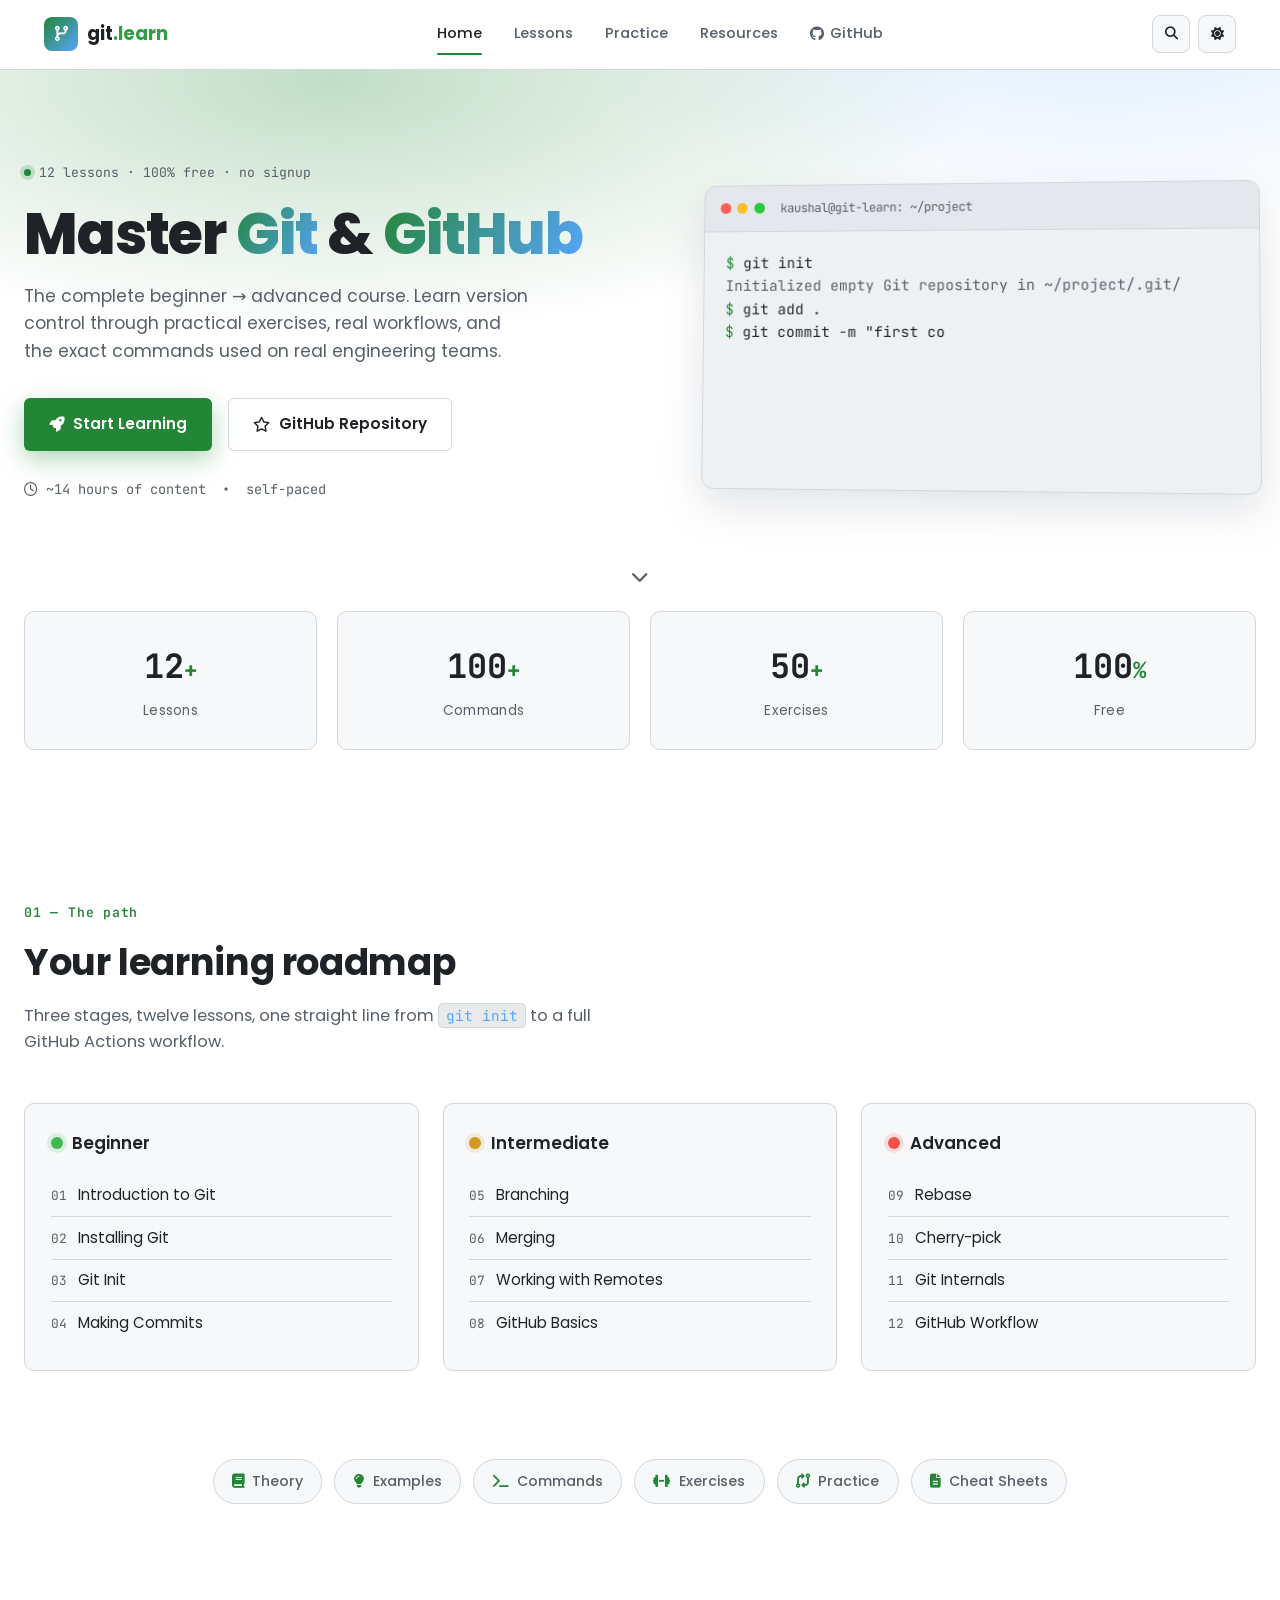
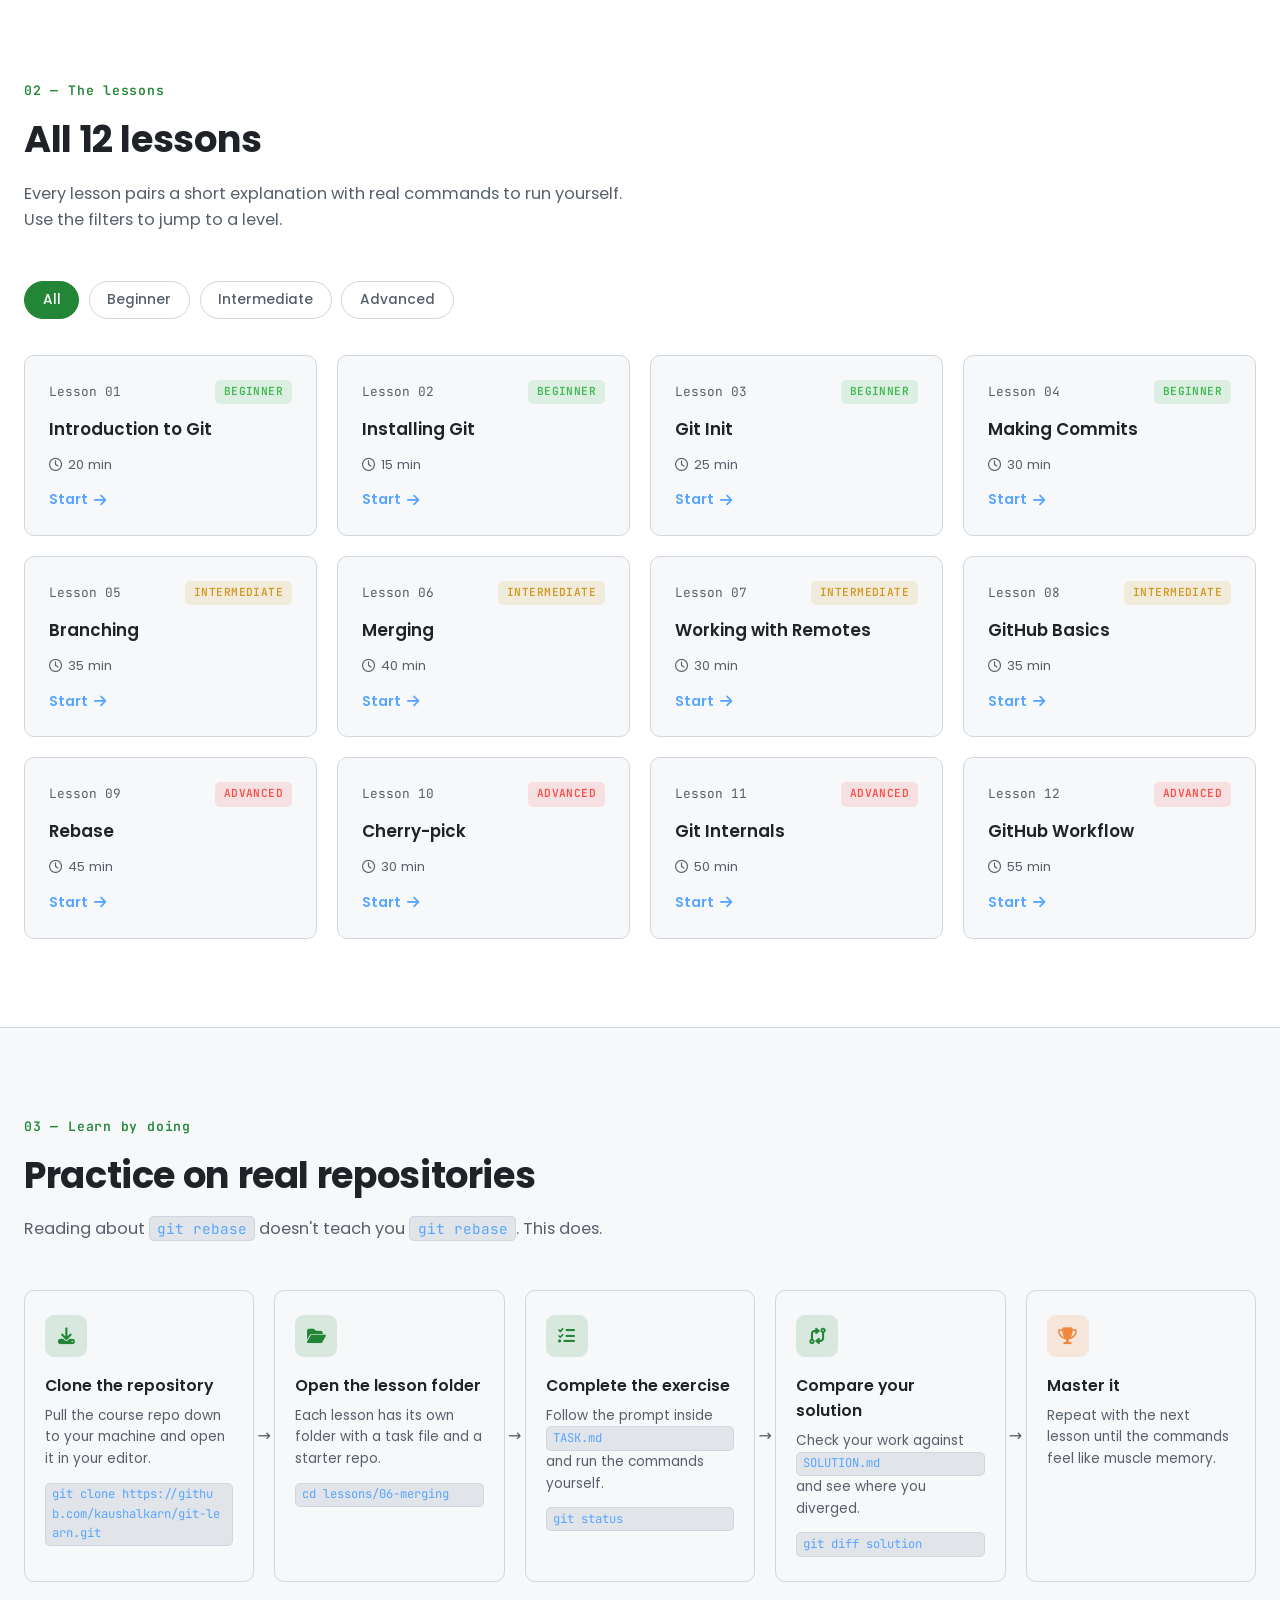
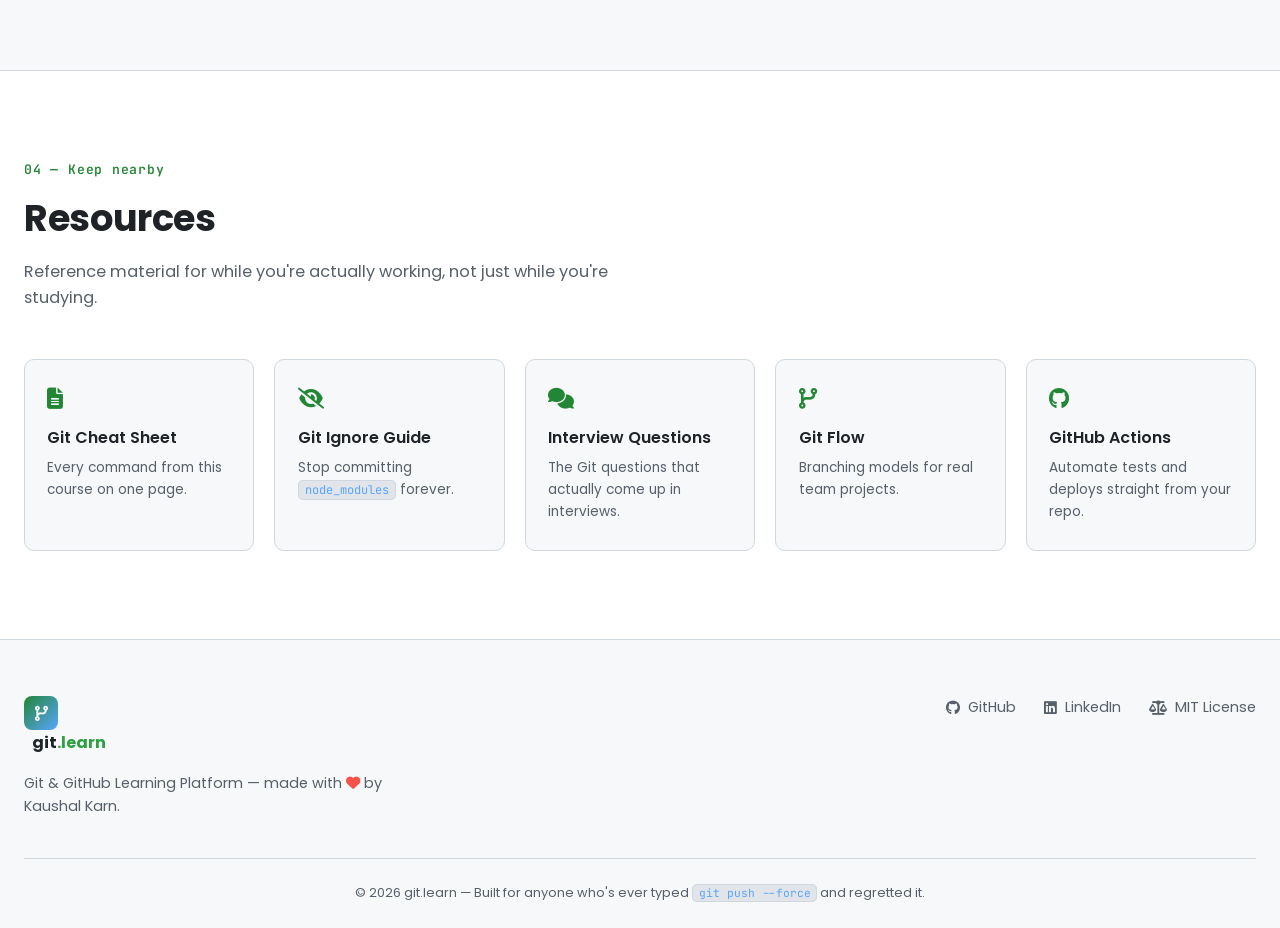
==== index.html @ 1415c94b "Complete Git learning platform homepage" ====
<!DOCTYPE html>
<html lang="en">
<head>
<meta charset="UTF-8">
<meta name="viewport" content="width=device-width, initial-scale=1.0">
<title>Git & GitHub — The Complete Beginner to Advanced Course</title>
<meta name="description" content="Learn Git and GitHub with 12 hands-on lessons, real workflows, cheat sheets and interview prep. 100% free.">

<link rel="preconnect" href="https://fonts.googleapis.com">
<link rel="preconnect" href="https://fonts.gstatic.com" crossorigin>
<link href="https://fonts.googleapis.com/css2?family=Poppins:wght@400;500;600;700;800&family=JetBrains+Mono:wght@400;500;600;700&display=swap" rel="stylesheet">
<link rel="stylesheet" href="https://cdnjs.cloudflare.com/ajax/libs/font-awesome/6.5.1/css/all.min.css">

<link rel="stylesheet" href="assets/css/style.css">
</head>
<body>

<!-- ============ NAVBAR ============ -->
<header class="navbar" id="navbar">
  <div class="nav-inner">
    <a href="#top" class="nav-logo">
      <span class="logo-mark"><i class="fa-solid fa-code-branch"></i></span>
      <span class="logo-text">git<span class="logo-accent">.learn</span></span>
    </a>

    <nav class="nav-links" id="navLinks">
      <a href="#top" class="nav-link active" data-nav>Home</a>
      <a href="lessons/lesson.html" class="nav-link" data-nav>Lessons</a>
      <a href="#practice" class="nav-link" data-nav>Practice</a>
      <a href="comming-soon.html" class="nav-link" data-nav>Resources</a>
      <a href="https://github.com/kaushal-karna" target="_blank" rel="noopener" class="nav-link nav-github">
        <i class="fa-brands fa-github"></i> GitHub
      </a>
    </nav>

    <div class="nav-actions">
      <button class="search-toggle" id="searchToggle" aria-label="Search lessons">
        <i class="fa-solid fa-magnifying-glass"></i>
      </button>
      <button class="theme-toggle" id="themeToggle" aria-label="Toggle dark and light mode">
        <i class="fa-solid fa-moon" id="themeIcon"></i>
      </button>
      <button class="nav-burger" id="navBurger" aria-label="Open menu">
        <span></span><span></span><span></span>
      </button>
    </div>
  </div>

  <!-- Search panel -->
  <div class="search-panel" id="searchPanel">
    <div class="search-panel-inner">
      <i class="fa-solid fa-magnifying-glass search-icon"></i>
      <input type="text" id="searchInput" placeholder="Search lessons — try &quot;rebase&quot; or &quot;commit&quot;" autocomplete="off">
      <span class="search-hint" id="searchHint"></span>
    </div>
  </div>
</header>

<!-- ============ HERO ============ -->
<section class="hero" id="top">
  <div class="hero-glow"></div>
  <div class="hero-inner">
    <div class="hero-copy">
      <p class="eyebrow"><span class="dot"></span> 12 lessons · 100% free · no signup</p>
      <h1 class="hero-title">
        Master <span class="grad">Git</span> &amp;
        <span class="grad">GitHub</span>
      </h1>
      <p class="hero-sub">The complete beginner → advanced course. Learn version
        control through practical exercises, real workflows, and the exact
        commands used on real engineering teams.</p>

      <div class="hero-ctas">
        <a href="lessons/lesson.html" class="btn btn-primary">
          <i class="fa-solid fa-rocket"></i> Start Learning
        </a>
        <a href="https://github.com/" target="_blank" rel="noopener" class="btn btn-ghost">
          <i class="fa-regular fa-star"></i> GitHub Repository
        </a>
      </div>

      <p class="hero-meta"><i class="fa-regular fa-clock"></i> ~14 hours of content &nbsp;•&nbsp; self-paced</p>
    </div>

    <div class="hero-terminal" aria-hidden="true">
      <div class="terminal-window">
        <div class="terminal-bar">
          <span class="tdot r"></span><span class="tdot y"></span><span class="tdot g"></span>
          <span class="terminal-title">kaushal@git-learn: ~/project</span>
        </div>
        <div class="terminal-body" id="terminalBody"></div>
      </div>
    </div>
  </div>

  <a href="#stats" class="scroll-cue" aria-label="Scroll down">
    <i class="fa-solid fa-chevron-down"></i>
  </a>
</section>

<!-- ============ STATS ============ -->
<section class="stats" id="stats">
  <div class="stats-inner">
    <div class="stat-card reveal">
      <span class="stat-num" data-count="12">0</span><span class="stat-plus">+</span>
      <span class="stat-label">Lessons</span>
    </div>
    <div class="stat-card reveal">
      <span class="stat-num" data-count="100">0</span><span class="stat-plus">+</span>
      <span class="stat-label">Commands</span>
    </div>
    <div class="stat-card reveal">
      <span class="stat-num" data-count="50">0</span><span class="stat-plus">+</span>
      <span class="stat-label">Exercises</span>
    </div>
    <div class="stat-card reveal">
      <span class="stat-num" data-count="100">0</span><span class="stat-plus">%</span>
      <span class="stat-label">Free</span>
    </div>
  </div>
</section>

<!-- ============ ROADMAP ============ -->
<section class="section" id="roadmap">
  <div class="section-inner">
    <p class="section-eyebrow">01 — The path</p>
    <h2 class="section-title">Your learning roadmap</h2>
    <p class="section-sub">Three stages, twelve lessons, one straight line from
      <code>git init</code> to a full GitHub Actions workflow.</p>

    <div class="roadmap-track">
      <div class="roadmap-line"></div>

      <div class="roadmap-stage reveal">
        <div class="stage-head">
          <span class="stage-dot beginner"></span>
          <h3>Beginner</h3>
        </div>
        <ul class="stage-list">
          <li><span>01</span> Introduction to Git</li>
          <li><span>02</span> Installing Git</li>
          <li><span>03</span> Git Init</li>
          <li><span>04</span> Making Commits</li>
        </ul>
      </div>

      <div class="roadmap-stage reveal">
        <div class="stage-head">
          <span class="stage-dot intermediate"></span>
          <h3>Intermediate</h3>
        </div>
        <ul class="stage-list">
          <li><span>05</span> Branching</li>
          <li><span>06</span> Merging</li>
          <li><span>07</span> Working with Remotes</li>
          <li><span>08</span> GitHub Basics</li>
        </ul>
      </div>

      <div class="roadmap-stage reveal">
        <div class="stage-head">
          <span class="stage-dot advanced"></span>
          <h3>Advanced</h3>
        </div>
        <ul class="stage-list">
          <li><span>09</span> Rebase</li>
          <li><span>10</span> Cherry-pick</li>
          <li><span>11</span> Git Internals</li>
          <li><span>12</span> GitHub Workflow</li>
        </ul>
      </div>
    </div>
  </div>
</section>

<!-- ============ FEATURES ============ -->
<section class="features">
  <div class="features-inner">
    <div class="feature-pill reveal"><i class="fa-solid fa-book"></i> Theory</div>
    <div class="feature-pill reveal"><i class="fa-solid fa-lightbulb"></i> Examples</div>
    <div class="feature-pill reveal"><i class="fa-solid fa-terminal"></i> Commands</div>
    <div class="feature-pill reveal"><i class="fa-solid fa-dumbbell"></i> Exercises</div>
    <div class="feature-pill reveal"><i class="fa-solid fa-code-compare"></i> Practice</div>
    <div class="feature-pill reveal"><i class="fa-solid fa-file-lines"></i> Cheat Sheets</div>
  </div>
</section>

<!-- ============ LESSONS ============ -->
<section class="section" id="lessons">
  <div class="section-inner">
    <p class="section-eyebrow">02 — The lessons</p>
    <h2 class="section-title">All 12 lessons</h2>
    <p class="section-sub">Every lesson pairs a short explanation with real
      commands to run yourself. Use the filters to jump to a level.</p>

    <div class="lesson-filters" id="lessonFilters">
      <button class="filter-chip active" data-filter="all">All</button>
      <button class="filter-chip" data-filter="beginner">Beginner</button>
      <button class="filter-chip" data-filter="intermediate">Intermediate</button>
      <button class="filter-chip" data-filter="advanced">Advanced</button>
    </div>

    <div class="lesson-grid" id="lessonGrid">
      <!-- injected by script.js -->
    </div>

    <p class="no-results" id="noResults" hidden>No lessons match your search. Try a different term.</p>
  </div>
</section>

<!-- ============ PRACTICE ============ -->
<section class="section section-alt" id="practice">
  <div class="section-inner">
    <p class="section-eyebrow">03 — Learn by doing</p>
    <h2 class="section-title">Practice on real repositories</h2>
    <p class="section-sub">Reading about <code>git rebase</code> doesn't teach
      you <code>git rebase</code>. This does.</p>

    <div class="practice-timeline">
      <div class="practice-step reveal">
        <div class="practice-icon"><i class="fa-solid fa-download"></i></div>
        <h3>Clone the repository</h3>
        <p>Pull the course repo down to your machine and open it in your editor.</p>
        <code>git clone https://github.com/kaushalkarn/git-learn.git</code>
      </div>
      <div class="practice-step reveal">
        <div class="practice-icon"><i class="fa-solid fa-folder-open"></i></div>
        <h3>Open the lesson folder</h3>
        <p>Each lesson has its own folder with a task file and a starter repo.</p>
        <code>cd lessons/06-merging</code>
      </div>
      <div class="practice-step reveal">
        <div class="practice-icon"><i class="fa-solid fa-list-check"></i></div>
        <h3>Complete the exercise</h3>
        <p>Follow the prompt inside <code>TASK.md</code> and run the commands yourself.</p>
        <code>git status</code>
      </div>
      <div class="practice-step reveal">
        <div class="practice-icon"><i class="fa-solid fa-code-compare"></i></div>
        <h3>Compare your solution</h3>
        <p>Check your work against <code>SOLUTION.md</code> and see where you diverged.</p>
        <code>git diff solution</code>
      </div>
      <div class="practice-step reveal practice-final">
        <div class="practice-icon"><i class="fa-solid fa-trophy"></i></div>
        <h3>Master it</h3>
        <p>Repeat with the next lesson until the commands feel like muscle memory.</p>
      </div>
    </div>
  </div>
</section>

<!-- ============ RESOURCES ============ -->
<section class="section" id="resources">
  <div class="section-inner">
    <p class="section-eyebrow">04 — Keep nearby</p>
    <h2 class="section-title">Resources</h2>
    <p class="section-sub">Reference material for while you're actually working, not just while you're studying.</p>

    <div class="resource-grid">
      <a href="#" class="resource-card reveal">
        <i class="fa-solid fa-file-lines"></i>
        <h3>Git Cheat Sheet</h3>
        <p>Every command from this course on one page.</p>
      </a>
      <a href="#" class="resource-card reveal">
        <i class="fa-solid fa-eye-slash"></i>
        <h3>Git Ignore Guide</h3>
        <p>Stop committing <code>node_modules</code> forever.</p>
      </a>
      <a href="#" class="resource-card reveal">
        <i class="fa-solid fa-comments"></i>
        <h3>Interview Questions</h3>
        <p>The Git questions that actually come up in interviews.</p>
      </a>
      <a href="#" class="resource-card reveal">
        <i class="fa-solid fa-code-branch"></i>
        <h3>Git Flow</h3>
        <p>Branching models for real team projects.</p>
      </a>
      <a href="#" class="resource-card reveal">
        <i class="fa-brands fa-github"></i>
        <h3>GitHub Actions</h3>
        <p>Automate tests and deploys straight from your repo.</p>
      </a>
    </div>
  </div>
</section>

<!-- ============ FOOTER ============ -->
<footer class="footer">
  <div class="footer-inner">
    <div class="footer-brand">
      <span class="logo-mark"><i class="fa-solid fa-code-branch"></i></span>
      <span class="logo-text">git<span class="logo-accent">.learn</span></span>
      <p>Git &amp; GitHub Learning Platform — made with <i class="fa-solid fa-heart"></i> by Kaushal Karn.</p>
    </div>

    <div class="footer-links">
      <a href="https://github.com/kaushal-karna" target="_blank" rel="noopener"><i class="fa-brands fa-github"></i> GitHub</a>
      <a href="www.linkedin.com/in/kaushal-karn-03694b304" target="_blank" rel="noopener"><i class="fa-brands fa-linkedin"></i> LinkedIn</a>
      <a href="https://opensource.org/license/mit"><i class="fa-solid fa-scale-balanced"></i> MIT License</a>
    </div>
  </div>
  <p class="footer-bottom">© <span id="year"></span> git.learn — Built for anyone who's ever typed <code>git push --force</code> and regretted it.</p>
</footer>

<button class="back-to-top" id="backToTop" aria-label="Back to top">
  <i class="fa-solid fa-arrow-up"></i>
</button>

<script src="assets/js/script.js"></script>
</body>
</html>
---- assets/css/style.css ----
/* ======================================================
   git.learn — stylesheet
   Fonts: Poppins (UI/headings) + JetBrains Mono (code/data)
   ====================================================== */

:root{
  --bg: #0d1117;
  --bg-2: #010409;
  --card: #161b22;
  --card-hover: #1c2129;
  --border: #30363d;
  --primary: #238636;
  --primary-hover: #2ea043;
  --text: #f0f6fc;
  --text-secondary: #8b949e;
  --blue: #58a6ff;
  --orange: #f0883e;

  --font-ui: 'Poppins', system-ui, sans-serif;
  --font-mono: 'JetBrains Mono', 'Courier New', monospace;

  --radius: 10px;
  --radius-sm: 6px;
  --shadow-lg: 0 16px 40px rgba(0,0,0,.45);
  --shadow-sm: 0 4px 12px rgba(0,0,0,.3);
  --nav-h: 68px;
}

[data-theme="light"]{
  --bg: #ffffff;
  --bg-2: #f6f8fa;
  --card: #f6f8fa;
  --card-hover: #eef1f4;
  --border: #d0d7de;
  --text: #1f2328;
  --text-secondary: #57606a;
  --shadow-lg: 0 16px 40px rgba(140,149,159,.25);
  --shadow-sm: 0 4px 12px rgba(140,149,159,.18);
}

*,*::before,*::after{ box-sizing: border-box; }
html{ scroll-behavior: smooth; scroll-padding-top: 90px; }

@media (prefers-reduced-motion: reduce){
  html{ scroll-behavior: auto; }
  *,*::before,*::after{ animation-duration: .001ms !important; animation-iteration-count: 1 !important; transition-duration: .001ms !important; }
}

body{
  margin:0;
  background: var(--bg);
  color: var(--text);
  font-family: var(--font-ui);
  line-height: 1.6;
  -webkit-font-smoothing: antialiased;
  transition: background .25s ease, color .25s ease;
}

img{ max-width:100%; display:block; }
a{ color: inherit; text-decoration: none; }
ul{ list-style:none; margin:0; padding:0; }
code{
  font-family: var(--font-mono);
  background: rgba(110,118,129,.15);
  border: 1px solid var(--border);
  padding: .12em .5em;
  border-radius: 5px;
  font-size: .88em;
  color: var(--blue);
}

::selection{ background: var(--primary); color:#fff; }

/* focus visibility */
a:focus-visible, button:focus-visible, input:focus-visible{
  outline: 2px solid var(--blue);
  outline-offset: 3px;
  border-radius: 4px;
}

.btn{
  display: inline-flex; align-items:center; gap:.55rem;
  padding: .85rem 1.5rem;
  border-radius: var(--radius-sm);
  font-weight: 600;
  font-size: .95rem;
  border: 1px solid transparent;
  cursor: pointer;
  transition: transform .18s ease, box-shadow .18s ease, background .18s ease, border-color .18s ease;
}
.btn:hover{ transform: translateY(-2px); }
.btn-primary{
  background: var(--primary);
  color:#fff;
  box-shadow: 0 8px 24px rgba(35,134,54,.35);
}
.btn-primary:hover{ background: var(--primary-hover); }
.btn-ghost{
  background: transparent;
  color: var(--text);
  border-color: var(--border);
}
.btn-ghost:hover{ border-color: var(--blue); background: rgba(88,166,255,.08); }

/* ================= NAVBAR ================= */
.navbar{
  position: sticky; top:0; z-index: 100;
  backdrop-filter: blur(14px) saturate(140%);
  background: color-mix(in srgb, var(--bg) 78%, transparent);
  border-bottom: 1px solid var(--border);
}
.nav-inner{
  max-width: 1240px; margin:0 auto;
  height: var(--nav-h);
  display:flex; align-items:center; justify-content:space-between;
  padding: 0 1.5rem;
}
.nav-logo{ display:flex; align-items:center; gap:.55rem; font-weight:700; font-size:1.15rem; }
.logo-mark{
  width:34px; height:34px; border-radius:8px;
  display:grid; place-items:center;
  background: linear-gradient(135deg, var(--primary), var(--blue));
  color:#fff; font-size:.95rem;
}
.logo-accent{ color: var(--primary); }
[data-theme="light"] .logo-accent{ color: var(--primary-hover); }

.nav-links{ display:flex; align-items:center; gap:2rem; }
.nav-link{
  font-size:.92rem; color: var(--text-secondary); font-weight:500;
  position:relative; padding: .3rem 0; transition: color .2s ease;
}
.nav-link:hover, .nav-link.active{ color: var(--text); }
.nav-link.active::after{
  content:''; position:absolute; left:0; right:0; bottom:-4px; height:2px;
  background: var(--primary); border-radius:2px;
}
.nav-github{ display:flex; align-items:center; gap:.4rem; }

.nav-actions{ display:flex; align-items:center; gap:.5rem; }
.search-toggle, .theme-toggle{
  width:38px; height:38px; border-radius:8px;
  display:grid; place-items:center;
  background: var(--card); border:1px solid var(--border);
  color: var(--text); cursor:pointer; transition: border-color .2s ease, transform .2s ease;
}
.search-toggle:hover, .theme-toggle:hover{ border-color: var(--blue); transform: translateY(-1px); }

.nav-burger{
  display:none; flex-direction:column; justify-content:center; gap:5px;
  width:38px; height:38px; background:none; border:none; cursor:pointer;
}
.nav-burger span{ width:20px; height:2px; background: var(--text); margin: 0 auto; transition: transform .25s ease, opacity .25s ease; }

/* search panel */
.search-panel{
  max-height:0; overflow:hidden;
  border-bottom: 1px solid transparent;
  transition: max-height .3s ease, border-color .3s ease;
}
.search-panel.open{ max-height:80px; border-color: var(--border); }
.search-panel-inner{
  max-width:1240px; margin:0 auto; padding: 0 1.5rem;
  display:flex; align-items:center; gap:.75rem; height:64px;
}
.search-icon{ color: var(--text-secondary); }
#searchInput{
  flex:1; background:none; border:none; outline:none;
  color: var(--text); font-family: var(--font-ui); font-size:1rem;
}
#searchInput::placeholder{ color: var(--text-secondary); }
.search-hint{ font-size:.8rem; color: var(--text-secondary); white-space:nowrap; }

/* ================= HERO ================= */
.hero{
  position:relative; overflow:hidden;
  padding: 5.5rem 1.5rem 6rem;
}
.hero-glow{
  position:absolute; inset:-20% -10% auto -10%; height:600px;
  background: radial-gradient(60% 60% at 30% 20%, rgba(35,134,54,.28), transparent 70%),
              radial-gradient(50% 50% at 80% 10%, rgba(88,166,255,.18), transparent 70%);
  pointer-events:none; z-index:0;
}
.hero-inner{
  position:relative; z-index:1;
  max-width:1240px; margin:0 auto;
  display:grid; grid-template-columns: 1.05fr .95fr; gap: 3.5rem; align-items:center;
}
.eyebrow{
  display:inline-flex; align-items:center; gap:.5rem;
  font-family: var(--font-mono); font-size:.82rem; color: var(--text-secondary);
  margin:0 0 1.25rem;
}
.eyebrow .dot{ width:7px; height:7px; border-radius:50%; background: var(--primary); box-shadow: 0 0 0 4px rgba(35,134,54,.2); }

.hero-title{
  font-size: clamp(2.4rem, 5vw, 3.6rem);
  font-weight: 800; line-height:1.08; letter-spacing:-.02em;
  margin: 0 0 1.1rem;
}
.grad{
  background: linear-gradient(120deg, var(--primary), var(--blue));
  -webkit-background-clip:text; background-clip:text; color:transparent;
}
.hero-sub{
  color: var(--text-secondary); font-size:1.08rem; max-width:46ch;
  margin: 0 0 2rem;
}
.hero-ctas{ display:flex; gap:1rem; flex-wrap:wrap; }
.hero-meta{
  margin-top:1.75rem; font-size:.85rem; color: var(--text-secondary);
  font-family: var(--font-mono);
  display:flex; align-items:center; gap:.5rem;
}

.hero-terminal{ position:relative; }
.terminal-window{
  background: var(--card-hover); border:1px solid var(--border); border-radius: 12px;
  box-shadow: var(--shadow-lg); overflow:hidden;
  transform: perspective(1000px) rotateY(-4deg) rotateX(2deg);
}
.terminal-bar{
  display:flex; align-items:center; gap:.4rem;
  padding: .8rem 1rem; border-bottom:1px solid var(--border);
  background: rgba(110,118,129,.08);
}
.tdot{ width:11px; height:11px; border-radius:50%; }
.tdot.r{ background:#ff5f56; } .tdot.y{ background:#ffbd2e; } .tdot.g{ background:#27c93f; }
.terminal-title{ margin-left:.6rem; font-family: var(--font-mono); font-size:.78rem; color: var(--text-secondary); }
.terminal-body{
  padding: 1.25rem 1.4rem 1.6rem; font-family: var(--font-mono); font-size:.92rem;
  min-height: 260px; color:#c9d1d9;
}
[data-theme="light"] .terminal-body{ color:#24292f; }
.terminal-body .line{ display:block; white-space:pre-wrap; min-height:1.5em; }
.terminal-body .prompt{ color: var(--primary); }
.terminal-body .out{ color: var(--text-secondary); }
.terminal-body .cursor{
  display:inline-block; width:8px; height:1.05em; background: var(--blue);
  vertical-align: text-bottom; animation: blink 1s step-end infinite;
}
@keyframes blink{ 50%{ opacity:0; } }

.scroll-cue{
  position:absolute; left:50%; bottom:1.2rem; transform:translateX(-50%);
  color: var(--text-secondary); font-size:1.1rem;
  animation: bob 2s ease-in-out infinite;
}
@keyframes bob{ 0%,100%{ transform:translate(-50%,0);} 50%{ transform:translate(-50%,6px);} }

/* ================= STATS ================= */
.stats{ padding: 0 1.5rem 4rem; }
.stats-inner{
  max-width:1240px; margin:0 auto;
  display:grid; grid-template-columns:repeat(4,1fr); gap:1.25rem;
}
.stat-card{
  background: var(--card); border:1px solid var(--border); border-radius: var(--radius);
  padding: 1.75rem 1rem; text-align:center;
  transition: border-color .2s ease, transform .2s ease;
}
.stat-card:hover{ border-color: var(--primary); transform: translateY(-3px); }
.stat-num{ font-family: var(--font-mono); font-size:2.1rem; font-weight:700; color: var(--text); }
.stat-plus{ font-family: var(--font-mono); font-size:1.4rem; color: var(--primary); font-weight:700; }
.stat-label{ display:block; margin-top:.4rem; font-size:.85rem; color: var(--text-secondary); letter-spacing:.02em; }

/* ================= SECTION SHELL ================= */
.section{ padding: 5.5rem 1.5rem; }
.section-alt{ background: var(--bg-2); border-top:1px solid var(--border); border-bottom:1px solid var(--border); }
.section-inner{ max-width: 1240px; margin:0 auto; }
.section-eyebrow{
  font-family: var(--font-mono); color: var(--primary); font-size:.82rem;
  letter-spacing:.06em; margin:0 0 .6rem; font-weight:600;
}
.section-title{ font-size: clamp(1.7rem, 3vw, 2.3rem); font-weight:700; margin: 0 0 .7rem; letter-spacing:-.01em; }
.section-sub{ color: var(--text-secondary); max-width:60ch; margin:0 0 3rem; font-size:1.02rem; }

/* ================= ROADMAP ================= */
.roadmap-track{
  position:relative;
  display:grid; grid-template-columns: repeat(3,1fr); gap:1.5rem;
}
.roadmap-line{
  position:absolute; top:14px; left:0; right:0; height:2px;
  background: linear-gradient(90deg, var(--primary), var(--orange), #f85149);
  opacity:.25; display:none;
}
.roadmap-stage{
  background: var(--card); border:1px solid var(--border); border-radius: var(--radius);
  padding: 1.6rem;
  transition: border-color .2s ease, transform .2s ease;
}
.roadmap-stage:hover{ transform: translateY(-3px); border-color: var(--border); }
.stage-head{ display:flex; align-items:center; gap:.6rem; margin-bottom:1.1rem; }
.stage-head h3{ margin:0; font-size:1.05rem; font-weight:600; }
.stage-dot{ width:12px; height:12px; border-radius:50%; }
.stage-dot.beginner{ background:#3fb950; box-shadow: 0 0 0 4px rgba(63,185,80,.15); }
.stage-dot.intermediate{ background:#d29922; box-shadow: 0 0 0 4px rgba(210,153,34,.15); }
.stage-dot.advanced{ background:#f85149; box-shadow: 0 0 0 4px rgba(248,81,73,.15); }
.stage-list li{
  display:flex; align-items:baseline; gap:.7rem;
  padding: .55rem 0; border-top: 1px solid var(--border); font-size:.94rem;
}
.stage-list li:first-child{ border-top:none; }
.stage-list li span{ font-family: var(--font-mono); color: var(--text-secondary); font-size:.8rem; }

/* ================= FEATURES ================= */
.features{ padding: 0 1.5rem 5.5rem; }
.features-inner{
  max-width:1240px; margin:0 auto;
  display:flex; flex-wrap:wrap; gap:.75rem; justify-content:center;
}
.feature-pill{
  display:flex; align-items:center; gap:.5rem;
  padding: .65rem 1.15rem; border-radius: 999px;
  background: var(--card); border:1px solid var(--border);
  font-size:.88rem; color: var(--text-secondary); font-weight:500;
  transition: color .2s ease, border-color .2s ease;
}
.feature-pill:hover{ color: var(--text); border-color: var(--blue); }
.feature-pill i{ color: var(--primary); }

/* ================= LESSONS ================= */
.lesson-filters{ display:flex; gap:.6rem; margin-bottom:2.25rem; flex-wrap:wrap; }
.filter-chip{
  font-family: var(--font-ui); font-size:.86rem; font-weight:500;
  padding: .5rem 1.1rem; border-radius: 999px;
  background: transparent; border:1px solid var(--border); color: var(--text-secondary);
  cursor:pointer; transition: all .2s ease;
}
.filter-chip:hover{ border-color: var(--blue); color: var(--text); }
.filter-chip.active{ background: var(--primary); border-color: var(--primary); color:#fff; }

.lesson-grid{
  display:grid; grid-template-columns: repeat(4, 1fr); gap:1.25rem;
}
.lesson-card{
  background: var(--card); border:1px solid var(--border); border-radius: var(--radius);
  padding: 1.5rem; display:flex; flex-direction:column; gap:.85rem;
  transition: transform .2s ease, border-color .2s ease, box-shadow .2s ease;
}
.lesson-card:hover{ transform: translateY(-4px); border-color: var(--primary); box-shadow: var(--shadow-sm); }
.lesson-top{ display:flex; align-items:center; justify-content:space-between; }
.lesson-num{ font-family: var(--font-mono); color: var(--text-secondary); font-size:.8rem; }
.badge{
  font-family: var(--font-mono); font-size:.7rem; padding:.2rem .55rem; border-radius:5px;
  text-transform:uppercase; letter-spacing:.04em; font-weight:600;
}
.badge.beginner{ background: rgba(63,185,80,.14); color:#3fb950; }
.badge.intermediate{ background: rgba(210,153,34,.14); color:#d29922; }
.badge.advanced{ background: rgba(248,81,73,.14); color:#f85149; }
.lesson-card h3{ margin:0; font-size:1.05rem; font-weight:600; line-height:1.35; }
.lesson-time{ font-size:.82rem; color: var(--text-secondary); display:flex; align-items:center; gap:.4rem; }
.lesson-start{
  margin-top:auto; font-size:.88rem; font-weight:600; color: var(--blue);
  display:flex; align-items:center; gap:.4rem;
  transition: gap .2s ease;
}
.lesson-card:hover .lesson-start{ gap:.65rem; }
.no-results{ text-align:center; color: var(--text-secondary); padding: 2rem 0 0; }

/* ================= PRACTICE ================= */
.practice-timeline{
  display:grid; grid-template-columns: repeat(5, 1fr); gap:1.25rem; position:relative;
}
.practice-step{
  background: var(--card); border:1px solid var(--border); border-radius: var(--radius);
  padding: 1.5rem 1.25rem; position:relative;
}
.practice-step:not(:last-child)::after{
  content:'→'; position:absolute; right:-1.1rem; top:50%; transform:translateY(-50%);
  color: var(--text-secondary); font-size:1rem; z-index:1;
}
.practice-icon{
  width:42px; height:42px; border-radius:9px; display:grid; place-items:center;
  background: rgba(35,134,54,.14); color: var(--primary); margin-bottom:1rem; font-size:1.05rem;
}
.practice-final .practice-icon{ background: rgba(240,136,62,.16); color: var(--orange); }
.practice-step h3{ margin:0 0 .4rem; font-size:.98rem; font-weight:600; }
.practice-step p{ margin:0 0 .8rem; font-size:.85rem; color: var(--text-secondary); }
.practice-step code{ display:block; font-size:.76rem; word-break:break-all; }

/* ================= RESOURCES ================= */
.resource-grid{
  display:grid; grid-template-columns: repeat(5, 1fr); gap:1.25rem;
}
.resource-card{
  background: var(--card); border:1px solid var(--border); border-radius: var(--radius);
  padding: 1.75rem 1.4rem; transition: transform .2s ease, border-color .2s ease;
}
.resource-card:hover{ transform: translateY(-4px); border-color: var(--blue); }
.resource-card i{ font-size:1.3rem; color: var(--primary); margin-bottom:1rem; display:block; }
.resource-card h3{ margin:0 0 .4rem; font-size:1rem; font-weight:600; }
.resource-card p{ margin:0; font-size:.85rem; color: var(--text-secondary); }

/* ================= FOOTER ================= */
.footer{ border-top:1px solid var(--border); padding: 3.5rem 1.5rem 1.5rem; background: var(--bg-2); }
.footer-inner{
  max-width:1240px; margin:0 auto;
  display:flex; justify-content:space-between; align-items:flex-start; gap:2rem; flex-wrap:wrap;
}
.footer-brand{ max-width:360px; }
.footer-brand .logo-text{ margin-left:.5rem; font-weight:700; }
.footer-brand p{ margin:1rem 0 0; color: var(--text-secondary); font-size:.9rem; }
.footer-brand i.fa-heart{ color:#f85149; }
.footer-links{ display:flex; gap:1.75rem; flex-wrap:wrap; }
.footer-links a{
  display:flex; align-items:center; gap:.5rem;
  font-size:.9rem; color: var(--text-secondary); transition: color .2s ease;
}
.footer-links a:hover{ color: var(--text); }
.footer-bottom{
  max-width:1240px; margin: 2.5rem auto 0; padding-top:1.5rem; border-top:1px solid var(--border);
  font-size:.8rem; color: var(--text-secondary); text-align:center;
}

/* ================= BACK TO TOP ================= */
.back-to-top{
  position:fixed; right:1.5rem; bottom:1.5rem; z-index:90;
  width:44px; height:44px; border-radius:50%;
  background: var(--primary); color:#fff; border:none; cursor:pointer;
  display:grid; place-items:center; box-shadow: var(--shadow-lg);
  opacity:0; transform: translateY(12px); pointer-events:none;
  transition: opacity .25s ease, transform .25s ease, background .2s ease;
}
.back-to-top.show{ opacity:1; transform:none; pointer-events:auto; }
.back-to-top:hover{ background: var(--primary-hover); }

/* ================= REVEAL ANIMATION ================= */
.reveal{ opacity:0; transform: translateY(22px); transition: opacity .6s ease, transform .6s ease; }
.reveal.in{ opacity:1; transform:none; }

/* ================= RESPONSIVE ================= */
@media (max-width: 1080px){
  .lesson-grid{ grid-template-columns: repeat(2,1fr); }
  .resource-grid{ grid-template-columns: repeat(3,1fr); }
  .practice-timeline{ grid-template-columns: repeat(2,1fr); }
  .practice-step:not(:last-child)::after{ display:none; }
  .roadmap-track{ grid-template-columns: 1fr; }
}

@media (max-width: 900px){
  .hero-inner{ grid-template-columns: 1fr; }
  .hero-terminal{ order:-1; }
  .terminal-window{ transform:none; }
  .stats-inner{ grid-template-columns: repeat(2,1fr); }
}

@media (max-width: 760px){
  .nav-links{
    position:absolute; top: var(--nav-h); left:0; right:0;
    background: var(--bg); border-bottom:1px solid var(--border);
    flex-direction:column; align-items:flex-start; gap:0;
    max-height:0; overflow:hidden; transition: max-height .3s ease;
  }
  .nav-links.open{ max-height:320px; }
  .nav-link{ width:100%; padding:1rem 1.5rem; border-top:1px solid var(--border); }
  .nav-link.active::after{ display:none; }
  .nav-burger{ display:flex; }
  .nav-burger.open span:nth-child(1){ transform: translateY(7px) rotate(45deg); }
  .nav-burger.open span:nth-child(2){ opacity:0; }
  .nav-burger.open span:nth-child(3){ transform: translateY(-7px) rotate(-45deg); }

  .lesson-grid{ grid-template-columns: 1fr; }
  .resource-grid{ grid-template-columns: repeat(2,1fr); }
  .practice-timeline{ grid-template-columns: 1fr; }
  .footer-inner{ flex-direction:column; }
}

@media (max-width: 480px){
  .resource-grid{ grid-template-columns: 1fr; }
  .stats-inner{ grid-template-columns: repeat(2,1fr); }
  .hero-ctas{ flex-direction:column; align-items:stretch; }
  .btn{ justify-content:center; }
}
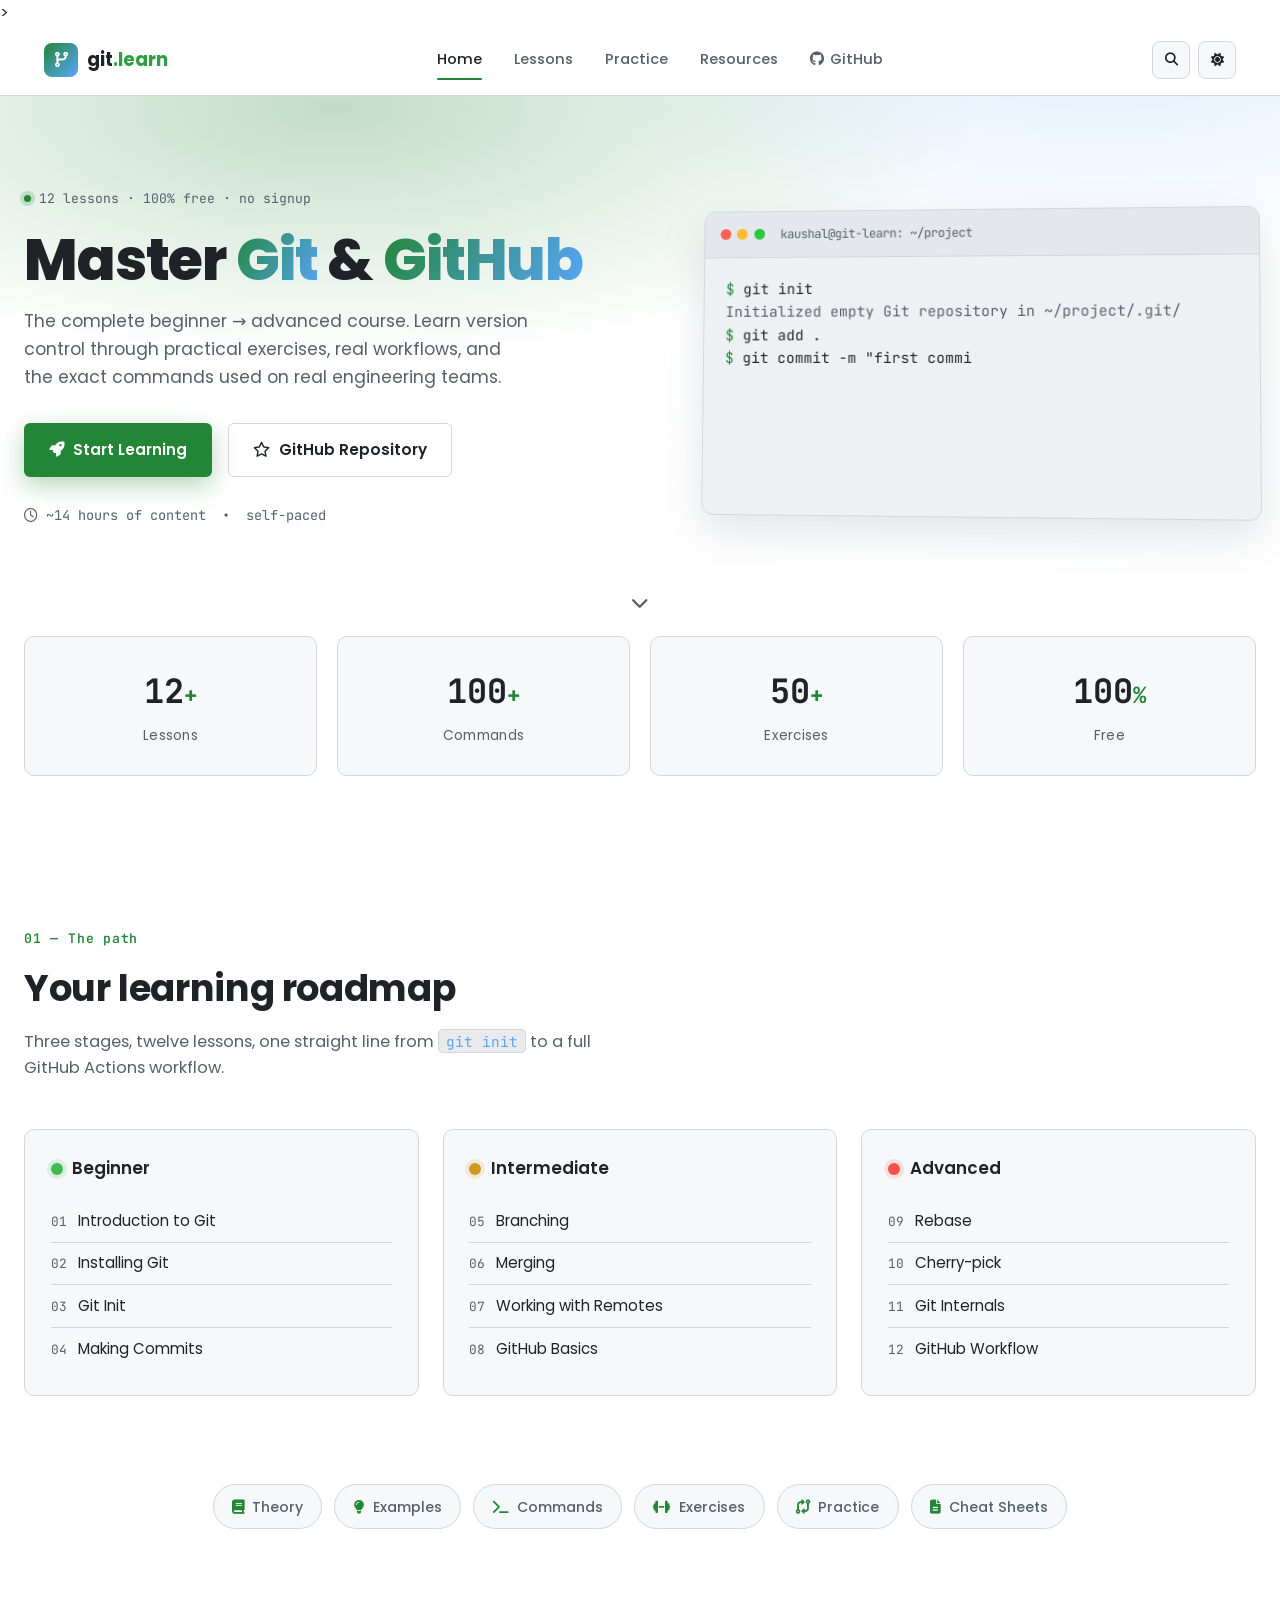
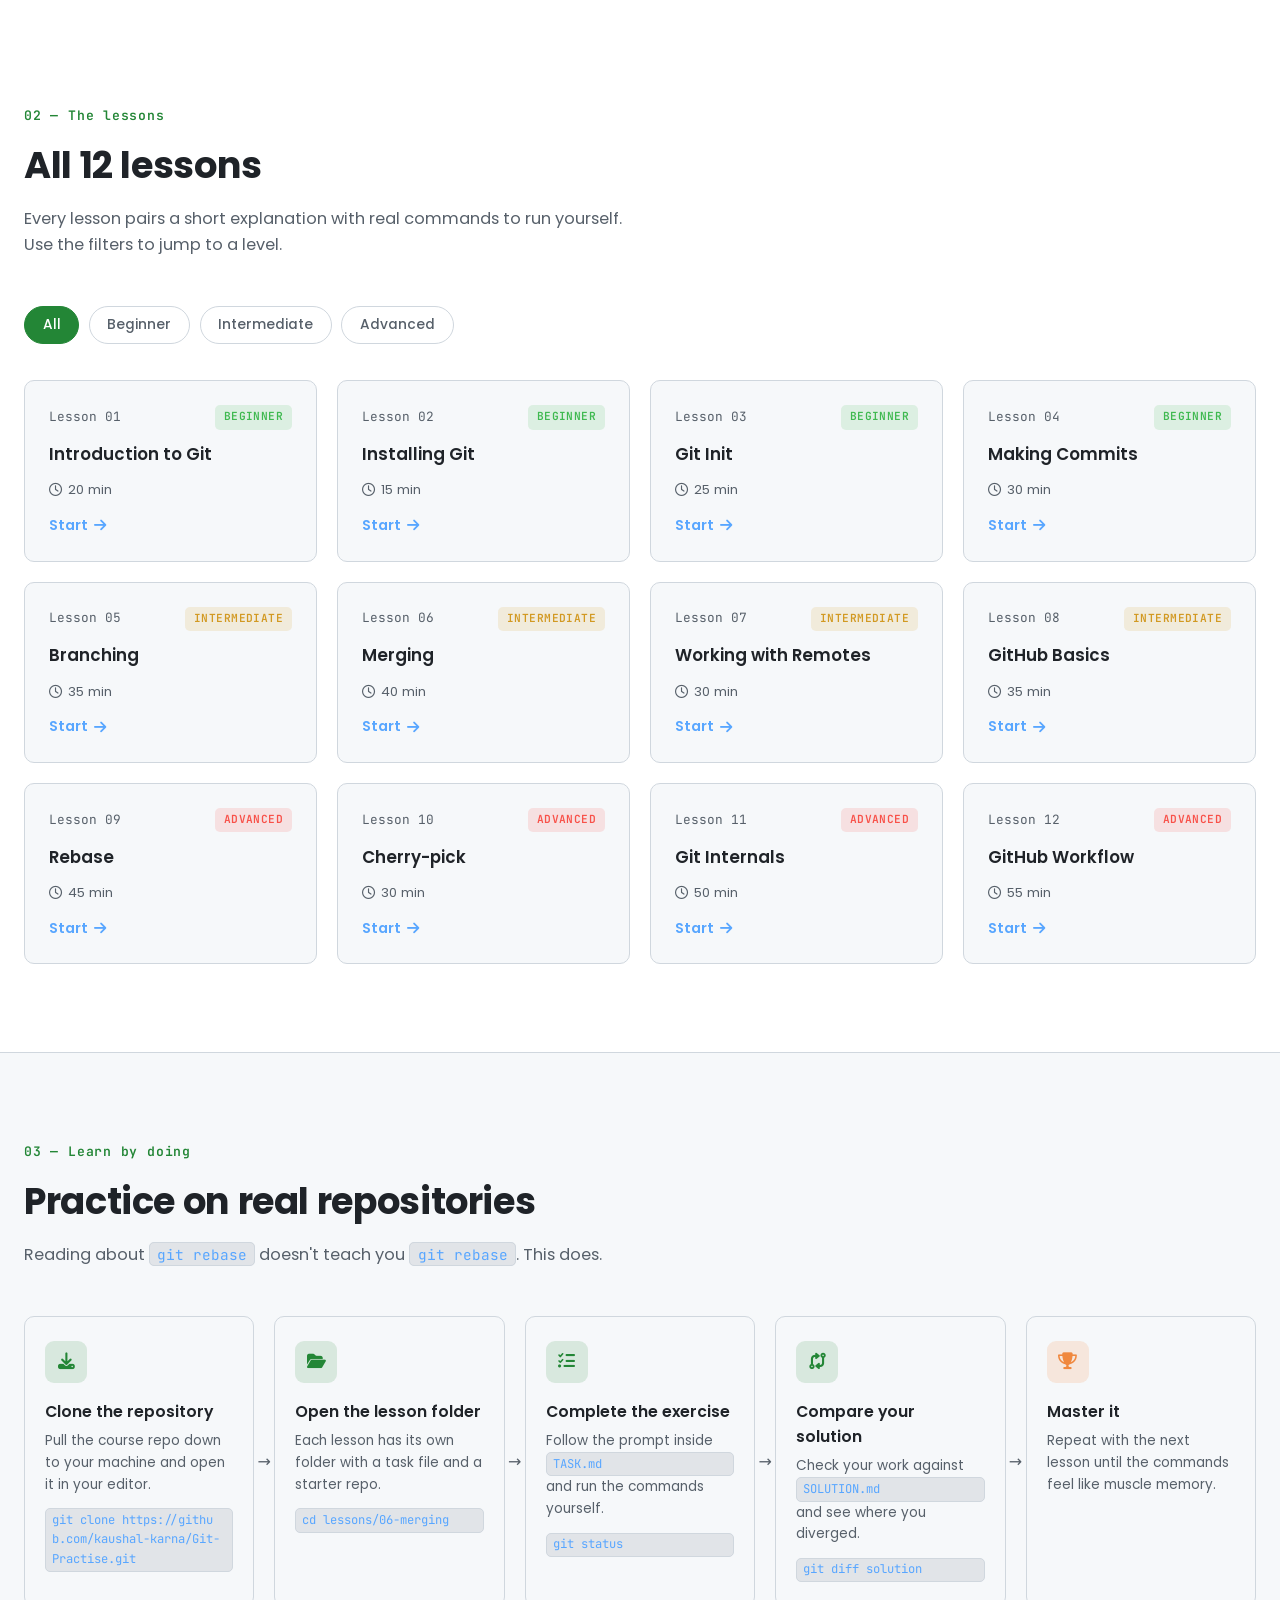
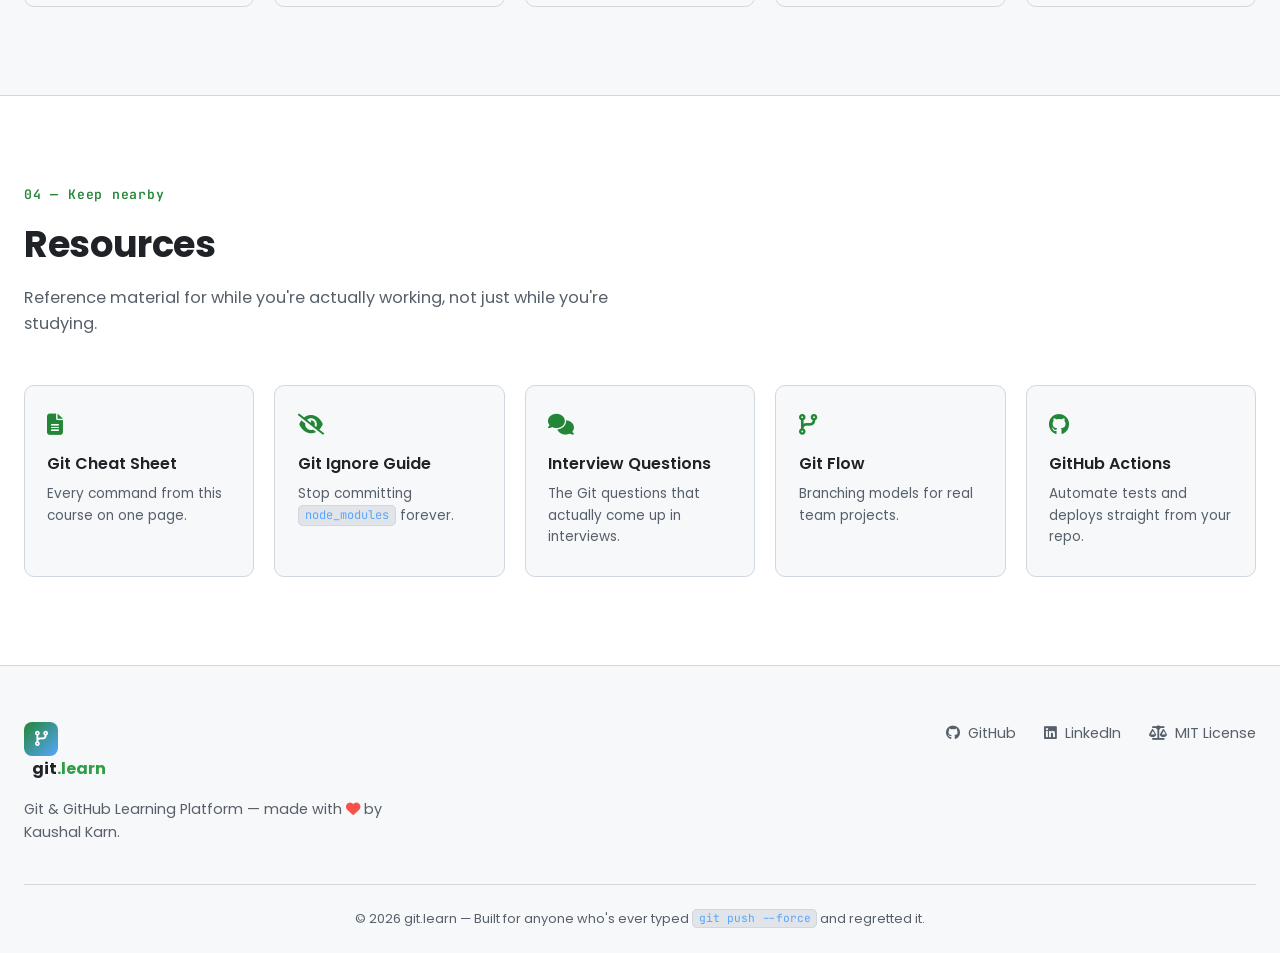
==== commit 430b1c7e: "Complete Git Learning Platform v1.0" ====
--- a/index.html
+++ b/index.html
@@ -1,17 +1,71 @@
 <!DOCTYPE html>
 <html lang="en">
 <head>
-<meta charset="UTF-8">
-<meta name="viewport" content="width=device-width, initial-scale=1.0">
-<title>Git & GitHub — The Complete Beginner to Advanced Course</title>
-<meta name="description" content="Learn Git and GitHub with 12 hands-on lessons, real workflows, cheat sheets and interview prep. 100% free.">
-
-<link rel="preconnect" href="https://fonts.googleapis.com">
-<link rel="preconnect" href="https://fonts.gstatic.com" crossorigin>
-<link href="https://fonts.googleapis.com/css2?family=Poppins:wght@400;500;600;700;800&family=JetBrains+Mono:wght@400;500;600;700&display=swap" rel="stylesheet">
-<link rel="stylesheet" href="https://cdnjs.cloudflare.com/ajax/libs/font-awesome/6.5.1/css/all.min.css">
-
-<link rel="stylesheet" href="assets/css/style.css">
+    <meta charset="UTF-8">
+    <meta name="viewport" content="width=device-width, initial-scale=1.0">
+
+    <title>Git & GitHub — The Complete Beginner to Advanced Course</title>
+
+    <meta name="description"
+        content="Learn Git and GitHub with 12 hands-on lessons, real workflows, cheat sheets and interview prep. 100% free.">
+
+    <link rel="preconnect" href="https://fonts.googleapis.com">
+    <link rel="preconnect" href="https://fonts.gstatic.com" crossorigin>
+
+    <link href="https://fonts.googleapis.com/css2?family=Poppins:wght@400;500;600;700;800&family=JetBrains+Mono:wght@400;500;600;700&display=swap"
+        rel="stylesheet">
+
+    <link rel="stylesheet"
+        href="https://cdnjs.cloudflare.com/ajax/libs/font-awesome/6.5.1/css/all.min.css">
+
+    <!-- Main CSS -->
+    <link rel="stylesheet" href="assets/css/style.css">
+
+    <!-- ================= FAVICONS ================= -->
+
+    <!-- Dynamic favicon (used by JavaScript) -->
+    <link id="favicon"
+          rel="icon"
+          type="image/png"
+          href="assets/images/favicon-dark.png">
+
+    <!-- Standard ICO -->
+    <link rel="shortcut icon"
+          href="assets/images/favicon.ico"
+          type="image/x-icon">
+
+    <!-- PNG Favicons -->
+    <link rel="icon"
+          type="image/png"
+          sizes="16x16"
+          href="assets/images/favicon-16x16.png">
+
+    <link rel="icon"
+          type="image/png"
+          sizes="32x32"
+          href="assets/images/favicon-32x32.png">
+
+    <!-- Apple -->
+    <link rel="apple-touch-icon"
+          sizes="180x180"
+          href="assets/images/apple-touch-icon.png">
+
+    <!-- Android -->
+    <link rel="icon"
+          type="image/png"
+          sizes="192x192"
+          href="assets/images/android-chrome-192x192.png">
+
+    <link rel="icon"
+          type="image/png"
+          sizes="512x512"
+          href="assets/images/android-chrome-512x512.png">
+
+    <!-- Web App Manifest -->
+<link rel="manifest" href="manifest.webmanifest">>
+
+    <!-- Browser Theme Color -->
+    <meta name="theme-color" content="#0F3D2E">
 </head>
 <body>
 
@@ -221,7 +275,7 @@
         <div class="practice-icon"><i class="fa-solid fa-download"></i></div>
         <h3>Clone the repository</h3>
         <p>Pull the course repo down to your machine and open it in your editor.</p>
-        <code>git clone https://github.com/kaushalkarn/git-learn.git</code>
+        <code>git clone  https://github.com/kaushal-karna/Git-Practise.git </code>
       </div>
       <div class="practice-step reveal">
         <div class="practice-icon"><i class="fa-solid fa-folder-open"></i></div>
